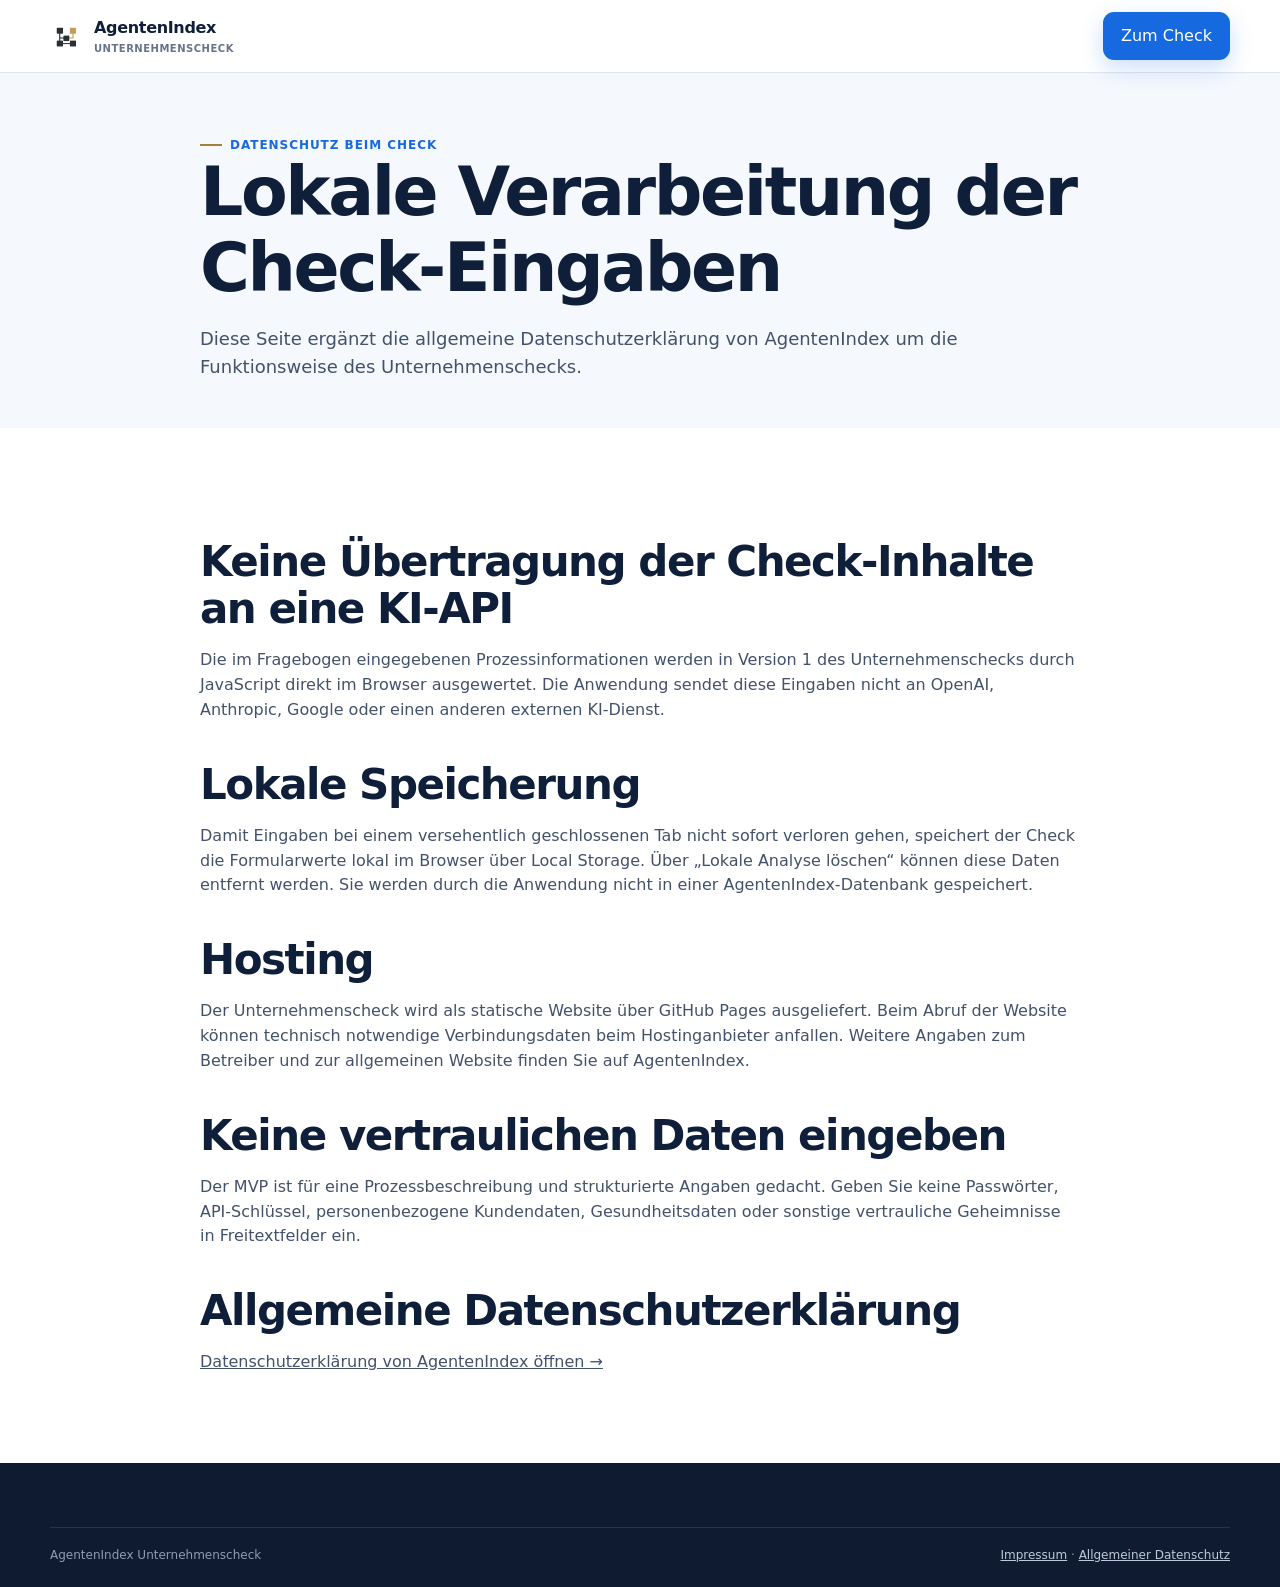
==== datenschutz/index.html @ 099986f5 "Add files via upload" ====
<!doctype html><html lang="de"><head><meta charset="utf-8"><meta name="viewport" content="width=device-width,initial-scale=1"><title>Datenschutz – AgentenIndex Unternehmenscheck</title><meta name="robots" content="index,follow"><link rel="canonical" href="https://check.agentenindex.de/datenschutz/"><link rel="icon" href="../assets/agentenindex-symbol.png"><link rel="stylesheet" href="../assets/styles.css"></head><body><header class="site-header"><div class="container header"><a class="brand" href="../"><img src="../assets/agentenindex-symbol.png" alt=""><span>AgentenIndex<small>Unternehmenscheck</small></span></a><a class="header-cta" href="../#appStart">Zum Check</a></div></header><main><section class="pagehero"><div class="container content"><span class="eyebrow">Datenschutz beim Check</span><h1>Lokale Verarbeitung der Check-Eingaben</h1><p>Diese Seite ergänzt die allgemeine Datenschutzerklärung von AgentenIndex um die Funktionsweise des Unternehmenschecks.</p></div></section><section class="section alt"><div class="container content"><h2>Keine Übertragung der Check-Inhalte an eine KI-API</h2><p>Die im Fragebogen eingegebenen Prozessinformationen werden in Version 1 des Unternehmenschecks durch JavaScript direkt im Browser ausgewertet. Die Anwendung sendet diese Eingaben nicht an OpenAI, Anthropic, Google oder einen anderen externen KI-Dienst.</p><h2>Lokale Speicherung</h2><p>Damit Eingaben bei einem versehentlich geschlossenen Tab nicht sofort verloren gehen, speichert der Check die Formularwerte lokal im Browser über Local Storage. Über „Lokale Analyse löschen“ können diese Daten entfernt werden. Sie werden durch die Anwendung nicht in einer AgentenIndex-Datenbank gespeichert.</p><h2>Hosting</h2><p>Der Unternehmenscheck wird als statische Website über GitHub Pages ausgeliefert. Beim Abruf der Website können technisch notwendige Verbindungsdaten beim Hostinganbieter anfallen. Weitere Angaben zum Betreiber und zur allgemeinen Website finden Sie auf AgentenIndex.</p><h2>Keine vertraulichen Daten eingeben</h2><p>Der MVP ist für eine Prozessbeschreibung und strukturierte Angaben gedacht. Geben Sie keine Passwörter, API-Schlüssel, personenbezogene Kundendaten, Gesundheitsdaten oder sonstige vertrauliche Geheimnisse in Freitextfelder ein.</p><h2>Allgemeine Datenschutzerklärung</h2><p><a href="https://agentenindex.de/datenschutz/">Datenschutzerklärung von AgentenIndex öffnen →</a></p></div></section></main><footer class="footer"><div class="container foot-bottom"><span>AgentenIndex Unternehmenscheck</span><span><a href="https://agentenindex.de/impressum/">Impressum</a> · <a href="https://agentenindex.de/datenschutz/">Allgemeiner Datenschutz</a></span></div></footer></body></html>
---- assets/styles.css ----
/* AgentenIndex Unternehmenscheck — static GitHub Pages MVP */
:root{
  --bg:#f5f8fc;--surface:#fff;--surface2:#eef4fb;--ink:#0f1f3a;--muted:#66758c;
  --line:#dbe4ef;--blue:#1769e0;--blue2:#0f56c4;--blue-soft:#e9f2ff;--gold:#a4813a;
  --ok:#17745c;--warn:#9a6411;--risk:#a33a46;--shadow:0 20px 60px rgba(29,52,87,.10);
  --radius:20px;--max:1180px;
}
*{box-sizing:border-box}html{scroll-behavior:smooth}body{margin:0;font-family:Inter,ui-sans-serif,system-ui,-apple-system,BlinkMacSystemFont,"Segoe UI",sans-serif;background:var(--bg);color:var(--ink);line-height:1.55}
a{color:inherit}.container{width:min(var(--max),calc(100% - 36px));margin:auto}.skip{position:absolute;left:-9999px}.skip:focus{left:14px;top:14px;background:#fff;padding:9px 12px;z-index:999;border-radius:8px}
.site-header{position:sticky;top:0;z-index:50;background:rgba(255,255,255,.93);backdrop-filter:blur(14px);border-bottom:1px solid rgba(219,228,239,.9)}.header{height:72px;display:flex;align-items:center;justify-content:space-between;gap:22px}.brand{display:flex;align-items:center;gap:10px;text-decoration:none;font-weight:850;letter-spacing:-.02em}.brand img{width:34px;height:34px;object-fit:contain}.brand small{display:block;font-size:10px;color:var(--muted);font-weight:650;letter-spacing:.05em;text-transform:uppercase}.nav{display:flex;align-items:center;gap:24px;font-size:14px;font-weight:700}.nav a{text-decoration:none;color:#43526b}.nav a:hover{color:var(--blue)}.header-cta,.btn{display:inline-flex;align-items:center;justify-content:center;gap:8px;border:0;border-radius:11px;padding:12px 18px;font-weight:800;text-decoration:none;cursor:pointer;transition:.18s ease;font:inherit}.btn-primary,.header-cta{background:var(--blue);color:#fff;box-shadow:0 8px 22px rgba(23,105,224,.22)}.btn-primary:hover,.header-cta:hover{background:var(--blue2);transform:translateY(-1px)}.btn-secondary{background:#fff;border:1px solid var(--line);color:var(--ink)}.btn-secondary:hover{border-color:#bfcde0}.btn-ghost{background:transparent;color:var(--blue);padding-left:0;padding-right:0}.btn-danger{background:#fff4f4;color:#9c3540;border:1px solid #f1cfd3}.btn[disabled]{opacity:.45;cursor:not-allowed;transform:none}
.hero{padding:72px 0 38px;background:radial-gradient(circle at 15% 20%,rgba(23,105,224,.10),transparent 28%),radial-gradient(circle at 90% 30%,rgba(164,129,58,.09),transparent 25%)}.eyebrow{display:inline-flex;align-items:center;gap:8px;color:var(--blue);font-size:12px;font-weight:850;letter-spacing:.08em;text-transform:uppercase}.eyebrow:before{content:"";width:22px;height:2px;background:var(--gold)}h1,h2,h3{line-height:1.12;letter-spacing:-.035em;margin:0 0 14px}h1{font-size:clamp(38px,5.6vw,68px);max-width:900px}h2{font-size:clamp(28px,3.4vw,42px)}h3{font-size:20px}.hero p.lead{font-size:20px;color:#52627a;max-width:760px;margin:18px 0 28px}.hero-actions{display:flex;gap:12px;flex-wrap:wrap}.trustbar{display:flex;flex-wrap:wrap;gap:16px;margin-top:26px;font-size:13px;color:#52627a}.trustbar span{display:flex;gap:6px;align-items:center}.trustbar span:before{content:"✓";color:var(--ok);font-weight:900}
.hero-grid{display:grid;grid-template-columns:minmax(0,1.1fr) minmax(330px,.9fr);gap:50px;align-items:center}.demo-card{background:#fff;border:1px solid var(--line);box-shadow:var(--shadow);border-radius:26px;padding:24px;position:relative;overflow:hidden}.demo-card:after{content:"";position:absolute;right:-45px;top:-45px;width:160px;height:160px;background:var(--blue-soft);border-radius:999px}.demo-card>*{position:relative;z-index:1}.demo-top{display:flex;align-items:center;justify-content:space-between}.pill{display:inline-flex;padding:6px 10px;border-radius:999px;background:var(--blue-soft);color:var(--blue);font-size:12px;font-weight:800}.mini-progress{height:7px;background:#edf2f8;border-radius:99px;overflow:hidden;margin:18px 0}.mini-progress i{display:block;height:100%;width:72%;background:var(--blue);border-radius:inherit}.mini-grid{display:grid;grid-template-columns:1fr 1fr;gap:10px}.mini-metric{border:1px solid var(--line);border-radius:14px;padding:13px}.mini-metric b{display:block;font-size:18px}.mini-metric span{font-size:12px;color:var(--muted)}
.section{padding:72px 0}.section.alt{background:#fff}.section-head{display:flex;justify-content:space-between;gap:40px;align-items:end;margin-bottom:28px}.section-head p{max-width:560px;color:var(--muted);margin:0}.grid3{display:grid;grid-template-columns:repeat(3,1fr);gap:16px}.card{background:#fff;border:1px solid var(--line);border-radius:var(--radius);padding:22px}.card p{color:var(--muted);margin:0}.iconbox{width:42px;height:42px;border-radius:12px;background:var(--blue-soft);display:grid;place-items:center;color:var(--blue);font-weight:900;margin-bottom:18px}
/* App */
.app-shell{display:grid;grid-template-columns:270px minmax(0,1fr);gap:24px;align-items:start;margin:28px auto 70px}.sidebar{background:#fff;border:1px solid var(--line);border-radius:18px;padding:18px;position:sticky;top:96px}.side-title{font-size:12px;text-transform:uppercase;letter-spacing:.08em;color:var(--muted);font-weight:850;margin:0 0 12px}.step-list{list-style:none;padding:0;margin:0}.step-list li{display:flex;align-items:center;gap:10px;padding:9px 8px;border-radius:10px;font-size:13px;color:#6a7890}.step-list li i{font-style:normal;width:27px;height:27px;border-radius:50%;border:1px solid var(--line);display:grid;place-items:center;font-weight:800;font-size:11px}.step-list li.active{background:var(--blue-soft);color:var(--blue);font-weight:800}.step-list li.done i{background:var(--ok);border-color:var(--ok);color:#fff}.privacy-note{margin-top:18px;padding:13px;background:#f7fafc;border:1px solid var(--line);border-radius:12px;font-size:12px;color:var(--muted)}
.app-card{background:#fff;border:1px solid var(--line);border-radius:22px;box-shadow:0 14px 45px rgba(29,52,87,.07);overflow:hidden}.app-progress{height:6px;background:#e8eef6}.app-progress i{display:block;height:100%;background:var(--blue);width:0;transition:.25s}.app-inner{padding:34px}.step-pane{display:none}.step-pane.active{display:block}.step-kicker{font-size:12px;color:var(--blue);font-weight:850;letter-spacing:.07em;text-transform:uppercase}.step-pane>p{color:var(--muted);max-width:760px}.question{padding:21px 0;border-top:1px solid #edf1f6}.question:first-of-type{border-top:0}.q-title{font-weight:800;margin-bottom:6px}.q-help{font-size:13px;color:var(--muted);margin-bottom:12px}.options{display:grid;grid-template-columns:repeat(2,minmax(0,1fr));gap:9px}.option{position:relative}.option input{position:absolute;opacity:0}.option label{display:block;border:1px solid var(--line);border-radius:12px;padding:12px 14px;cursor:pointer;font-size:14px;min-height:48px;background:#fff}.option input:checked+label{border-color:var(--blue);background:var(--blue-soft);box-shadow:0 0 0 1px var(--blue)}.option label:hover{border-color:#aebed2}.field-row{display:grid;grid-template-columns:repeat(3,1fr);gap:12px}.field label{display:block;font-size:12px;font-weight:800;margin-bottom:6px;color:#53627a}.field input,.field select,.field textarea{width:100%;border:1px solid var(--line);background:#fff;border-radius:12px;padding:12px 13px;font:inherit;color:var(--ink);outline:0}.field textarea{min-height:130px;resize:vertical}.field input:focus,.field select:focus,.field textarea:focus{border-color:var(--blue);box-shadow:0 0 0 3px rgba(23,105,224,.10)}.chips{display:flex;gap:8px;flex-wrap:wrap}.chipcheck{position:relative}.chipcheck input{position:absolute;opacity:0}.chipcheck label{display:block;border:1px solid var(--line);border-radius:999px;padding:8px 12px;font-size:13px;cursor:pointer}.chipcheck input:checked+label{background:var(--blue-soft);border-color:#a8c9f8;color:var(--blue);font-weight:800}.step-actions{display:flex;justify-content:space-between;gap:12px;margin-top:26px;padding-top:20px;border-top:1px solid var(--line)}.validation{display:none;margin:12px 0;padding:10px 12px;border-radius:10px;background:#fff2f2;color:#9c3540;font-size:13px}.validation.show{display:block}
/* Results */
.results-wrap{display:none}.results-wrap.show{display:block}.result-hero{padding:30px;border-radius:20px;background:linear-gradient(135deg,#0f2e5d,#155ab9);color:#fff;margin-bottom:18px}.result-hero .pill{background:rgba(255,255,255,.14);color:#fff}.result-hero h2{font-size:36px;margin-top:12px}.result-hero p{color:#dfeaff;max-width:800px}.metrics{display:grid;grid-template-columns:repeat(4,1fr);gap:12px;margin:16px 0 26px}.metric{background:#fff;border:1px solid var(--line);border-radius:16px;padding:17px}.metric small{display:block;color:var(--muted);font-weight:700;margin-bottom:6px}.metric b{font-size:22px}.metric .bar{height:6px;background:#edf2f7;border-radius:99px;margin-top:12px;overflow:hidden}.metric .bar i{height:100%;display:block;background:var(--blue);border-radius:inherit}.result-grid{display:grid;grid-template-columns:1fr 1fr;gap:16px}.result-card{background:#fff;border:1px solid var(--line);border-radius:18px;padding:22px}.result-card.full{grid-column:1/-1}.result-card ul{margin:10px 0 0;padding-left:19px}.result-card li{margin:7px 0;color:#44536a}.tag{display:inline-flex;padding:5px 9px;border-radius:999px;background:#f1f5f9;color:#516178;font-size:12px;font-weight:800}.tag.ok{background:#e8f7f2;color:var(--ok)}.tag.warn{background:#fff5df;color:var(--warn)}.tag.risk{background:#fff0f2;color:var(--risk)}.autonomy{display:flex;gap:6px;margin:14px 0}.autonomy span{height:10px;flex:1;background:#e6edf5;border-radius:99px}.autonomy span.on{background:var(--blue)}.agent-list{display:grid;grid-template-columns:repeat(2,1fr);gap:12px}.agent-match{border:1px solid var(--line);border-radius:14px;padding:16px;text-decoration:none;display:block}.agent-match:hover{border-color:#aebed2}.agent-match .meta{font-size:12px;color:var(--muted);margin-bottom:6px}.agent-match h4{margin:0 0 6px;font-size:17px}.agent-match p{margin:0;color:var(--muted);font-size:13px}.agent-match .reason{margin-top:10px;color:var(--blue);font-size:12px;font-weight:800}.scenario-table{width:100%;border-collapse:collapse;margin-top:10px}.scenario-table th,.scenario-table td{text-align:left;padding:11px 9px;border-bottom:1px solid var(--line);font-size:13px}.scenario-table th{color:var(--muted);font-size:11px;text-transform:uppercase;letter-spacing:.04em}.report-actions{display:flex;gap:10px;flex-wrap:wrap;margin:20px 0 0}
/* static pages */
.pagehero{padding:56px 0 30px}.pagehero p{max-width:800px;color:var(--muted);font-size:18px}.content{max-width:880px}.content h2{margin-top:38px}.content p,.content li{color:#43526a}.callout{padding:18px 20px;background:var(--blue-soft);border:1px solid #cfe1fb;border-radius:14px}.table-wrap{overflow:auto}.deep-table{width:100%;border-collapse:collapse;background:#fff;border:1px solid var(--line);border-radius:14px;overflow:hidden}.deep-table th,.deep-table td{padding:13px;border-bottom:1px solid var(--line);text-align:left;vertical-align:top;font-size:14px}.deep-table th{background:#f7f9fc;font-size:12px;color:var(--muted)}
.footer{padding:40px 0 22px;background:#0e1b31;color:#d4dceb}.footer-grid{display:grid;grid-template-columns:1fr auto;gap:30px}.footer .brand{color:#fff}.footer p{font-size:13px;color:#9eabc0;max-width:600px}.footer-links{display:flex;gap:18px;flex-wrap:wrap;align-content:flex-start}.footer-links a{color:#c4cede;text-decoration:none;font-size:13px}.foot-bottom{border-top:1px solid #29364a;margin-top:24px;padding-top:18px;display:flex;justify-content:space-between;gap:20px;font-size:12px;color:#8f9db2}.foot-bottom a{color:#bfc9d9}
@media(max-width:900px){.hero-grid{grid-template-columns:1fr}.grid3{grid-template-columns:1fr}.app-shell{grid-template-columns:1fr}.sidebar{position:static}.step-list{display:flex;overflow:auto}.step-list li span{display:none}.metrics{grid-template-columns:1fr 1fr}.result-grid{grid-template-columns:1fr}.result-card.full{grid-column:auto}.field-row{grid-template-columns:1fr}.agent-list{grid-template-columns:1fr}.nav{display:none}}
@media(max-width:560px){.container{width:min(100% - 24px,var(--max))}.hero{padding-top:48px}h1{font-size:38px}.app-inner{padding:22px 17px}.options{grid-template-columns:1fr}.metrics{grid-template-columns:1fr}.section{padding:52px 0}.footer-grid{grid-template-columns:1fr}.foot-bottom{flex-direction:column}.header-cta{padding:10px 12px;font-size:13px}.brand small{display:none}}
@media print{body{background:#fff}.site-header,.sidebar,.hero,.section,.footer,.report-actions,.app-progress,#assessmentForm{display:none!important}.app-shell{display:block;margin:0}.app-card{border:0;box-shadow:none}.app-inner{padding:0}.results-wrap{display:block!important}.result-card,.metric,.result-hero{break-inside:avoid}.result-hero{background:#fff!important;color:#111!important;border:1px solid #ddd}.result-hero p{color:#444!important}.agent-match{break-inside:avoid}}
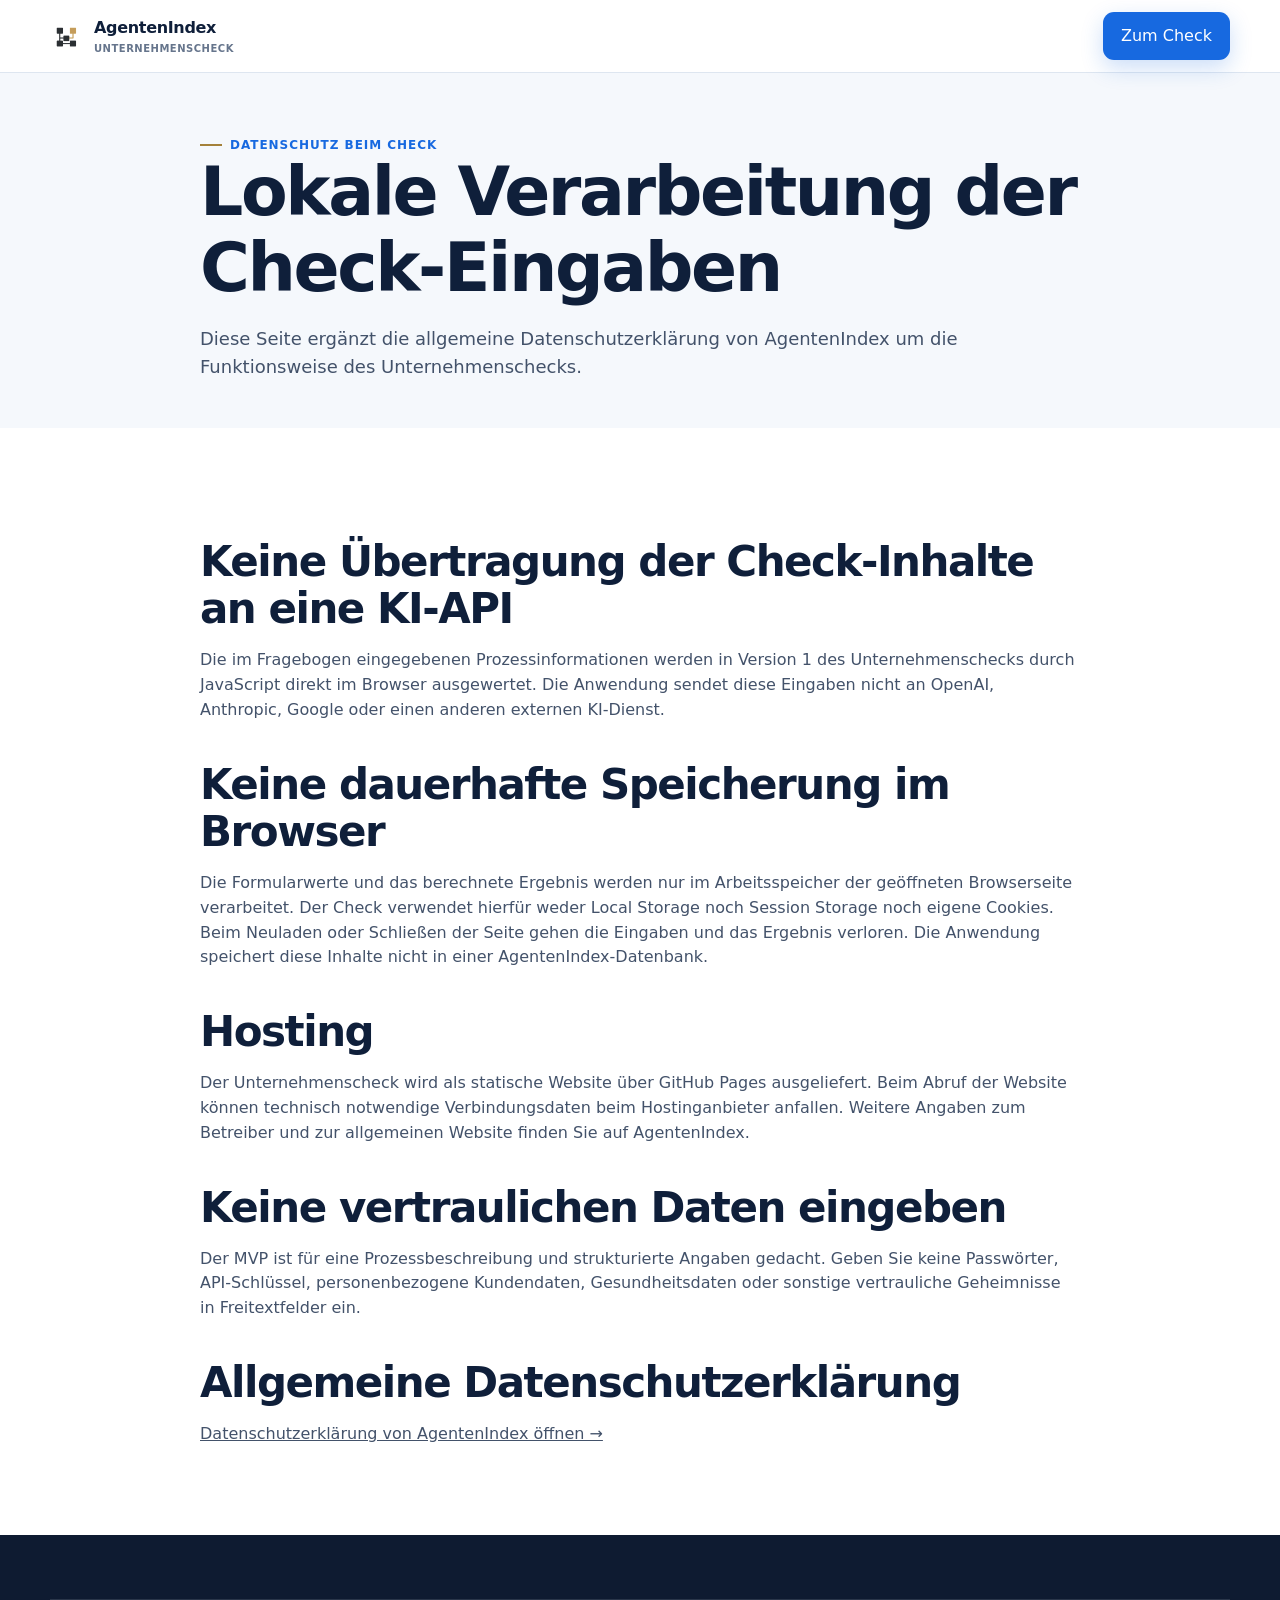
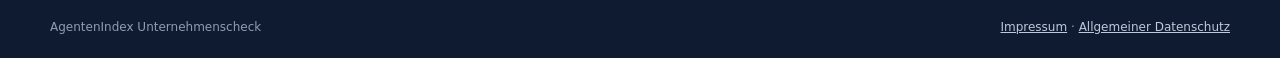
==== commit 3e1e733d: "Add files via upload" ====
--- a/datenschutz/index.html
+++ b/datenschutz/index.html
@@ -1 +1 @@
-<!doctype html><html lang="de"><head><meta charset="utf-8"><meta name="viewport" content="width=device-width,initial-scale=1"><title>Datenschutz – AgentenIndex Unternehmenscheck</title><meta name="robots" content="index,follow"><link rel="canonical" href="https://check.agentenindex.de/datenschutz/"><link rel="icon" href="../assets/agentenindex-symbol.png"><link rel="stylesheet" href="../assets/styles.css"></head><body><header class="site-header"><div class="container header"><a class="brand" href="../"><img src="../assets/agentenindex-symbol.png" alt=""><span>AgentenIndex<small>Unternehmenscheck</small></span></a><a class="header-cta" href="../#appStart">Zum Check</a></div></header><main><section class="pagehero"><div class="container content"><span class="eyebrow">Datenschutz beim Check</span><h1>Lokale Verarbeitung der Check-Eingaben</h1><p>Diese Seite ergänzt die allgemeine Datenschutzerklärung von AgentenIndex um die Funktionsweise des Unternehmenschecks.</p></div></section><section class="section alt"><div class="container content"><h2>Keine Übertragung der Check-Inhalte an eine KI-API</h2><p>Die im Fragebogen eingegebenen Prozessinformationen werden in Version 1 des Unternehmenschecks durch JavaScript direkt im Browser ausgewertet. Die Anwendung sendet diese Eingaben nicht an OpenAI, Anthropic, Google oder einen anderen externen KI-Dienst.</p><h2>Lokale Speicherung</h2><p>Damit Eingaben bei einem versehentlich geschlossenen Tab nicht sofort verloren gehen, speichert der Check die Formularwerte lokal im Browser über Local Storage. Über „Lokale Analyse löschen“ können diese Daten entfernt werden. Sie werden durch die Anwendung nicht in einer AgentenIndex-Datenbank gespeichert.</p><h2>Hosting</h2><p>Der Unternehmenscheck wird als statische Website über GitHub Pages ausgeliefert. Beim Abruf der Website können technisch notwendige Verbindungsdaten beim Hostinganbieter anfallen. Weitere Angaben zum Betreiber und zur allgemeinen Website finden Sie auf AgentenIndex.</p><h2>Keine vertraulichen Daten eingeben</h2><p>Der MVP ist für eine Prozessbeschreibung und strukturierte Angaben gedacht. Geben Sie keine Passwörter, API-Schlüssel, personenbezogene Kundendaten, Gesundheitsdaten oder sonstige vertrauliche Geheimnisse in Freitextfelder ein.</p><h2>Allgemeine Datenschutzerklärung</h2><p><a href="https://agentenindex.de/datenschutz/">Datenschutzerklärung von AgentenIndex öffnen →</a></p></div></section></main><footer class="footer"><div class="container foot-bottom"><span>AgentenIndex Unternehmenscheck</span><span><a href="https://agentenindex.de/impressum/">Impressum</a> · <a href="https://agentenindex.de/datenschutz/">Allgemeiner Datenschutz</a></span></div></footer></body></html>+<!doctype html><html lang="de"><head><meta charset="utf-8"><meta name="viewport" content="width=device-width,initial-scale=1"><title>Datenschutz – AgentenIndex Unternehmenscheck</title><meta name="robots" content="index,follow"><link rel="canonical" href="https://check.agentenindex.de/datenschutz/"><link rel="icon" href="../assets/agentenindex-symbol.png"><link rel="stylesheet" href="../assets/styles.css"></head><body><header class="site-header"><div class="container header"><a class="brand" href="../"><img src="../assets/agentenindex-symbol.png" alt=""><span>AgentenIndex<small>Unternehmenscheck</small></span></a><a class="header-cta" href="../#appStart">Zum Check</a></div></header><main><section class="pagehero"><div class="container content"><span class="eyebrow">Datenschutz beim Check</span><h1>Lokale Verarbeitung der Check-Eingaben</h1><p>Diese Seite ergänzt die allgemeine Datenschutzerklärung von AgentenIndex um die Funktionsweise des Unternehmenschecks.</p></div></section><section class="section alt"><div class="container content"><h2>Keine Übertragung der Check-Inhalte an eine KI-API</h2><p>Die im Fragebogen eingegebenen Prozessinformationen werden in Version 1 des Unternehmenschecks durch JavaScript direkt im Browser ausgewertet. Die Anwendung sendet diese Eingaben nicht an OpenAI, Anthropic, Google oder einen anderen externen KI-Dienst.</p><h2>Keine dauerhafte Speicherung im Browser</h2><p>Die Formularwerte und das berechnete Ergebnis werden nur im Arbeitsspeicher der geöffneten Browserseite verarbeitet. Der Check verwendet hierfür weder Local Storage noch Session Storage noch eigene Cookies. Beim Neuladen oder Schließen der Seite gehen die Eingaben und das Ergebnis verloren. Die Anwendung speichert diese Inhalte nicht in einer AgentenIndex-Datenbank.</p><h2>Hosting</h2><p>Der Unternehmenscheck wird als statische Website über GitHub Pages ausgeliefert. Beim Abruf der Website können technisch notwendige Verbindungsdaten beim Hostinganbieter anfallen. Weitere Angaben zum Betreiber und zur allgemeinen Website finden Sie auf AgentenIndex.</p><h2>Keine vertraulichen Daten eingeben</h2><p>Der MVP ist für eine Prozessbeschreibung und strukturierte Angaben gedacht. Geben Sie keine Passwörter, API-Schlüssel, personenbezogene Kundendaten, Gesundheitsdaten oder sonstige vertrauliche Geheimnisse in Freitextfelder ein.</p><h2>Allgemeine Datenschutzerklärung</h2><p><a href="https://agentenindex.de/datenschutz/">Datenschutzerklärung von AgentenIndex öffnen →</a></p></div></section></main><footer class="footer"><div class="container foot-bottom"><span>AgentenIndex Unternehmenscheck</span><span><a href="https://agentenindex.de/impressum/">Impressum</a> · <a href="https://agentenindex.de/datenschutz/">Allgemeiner Datenschutz</a></span></div></footer></body></html>
